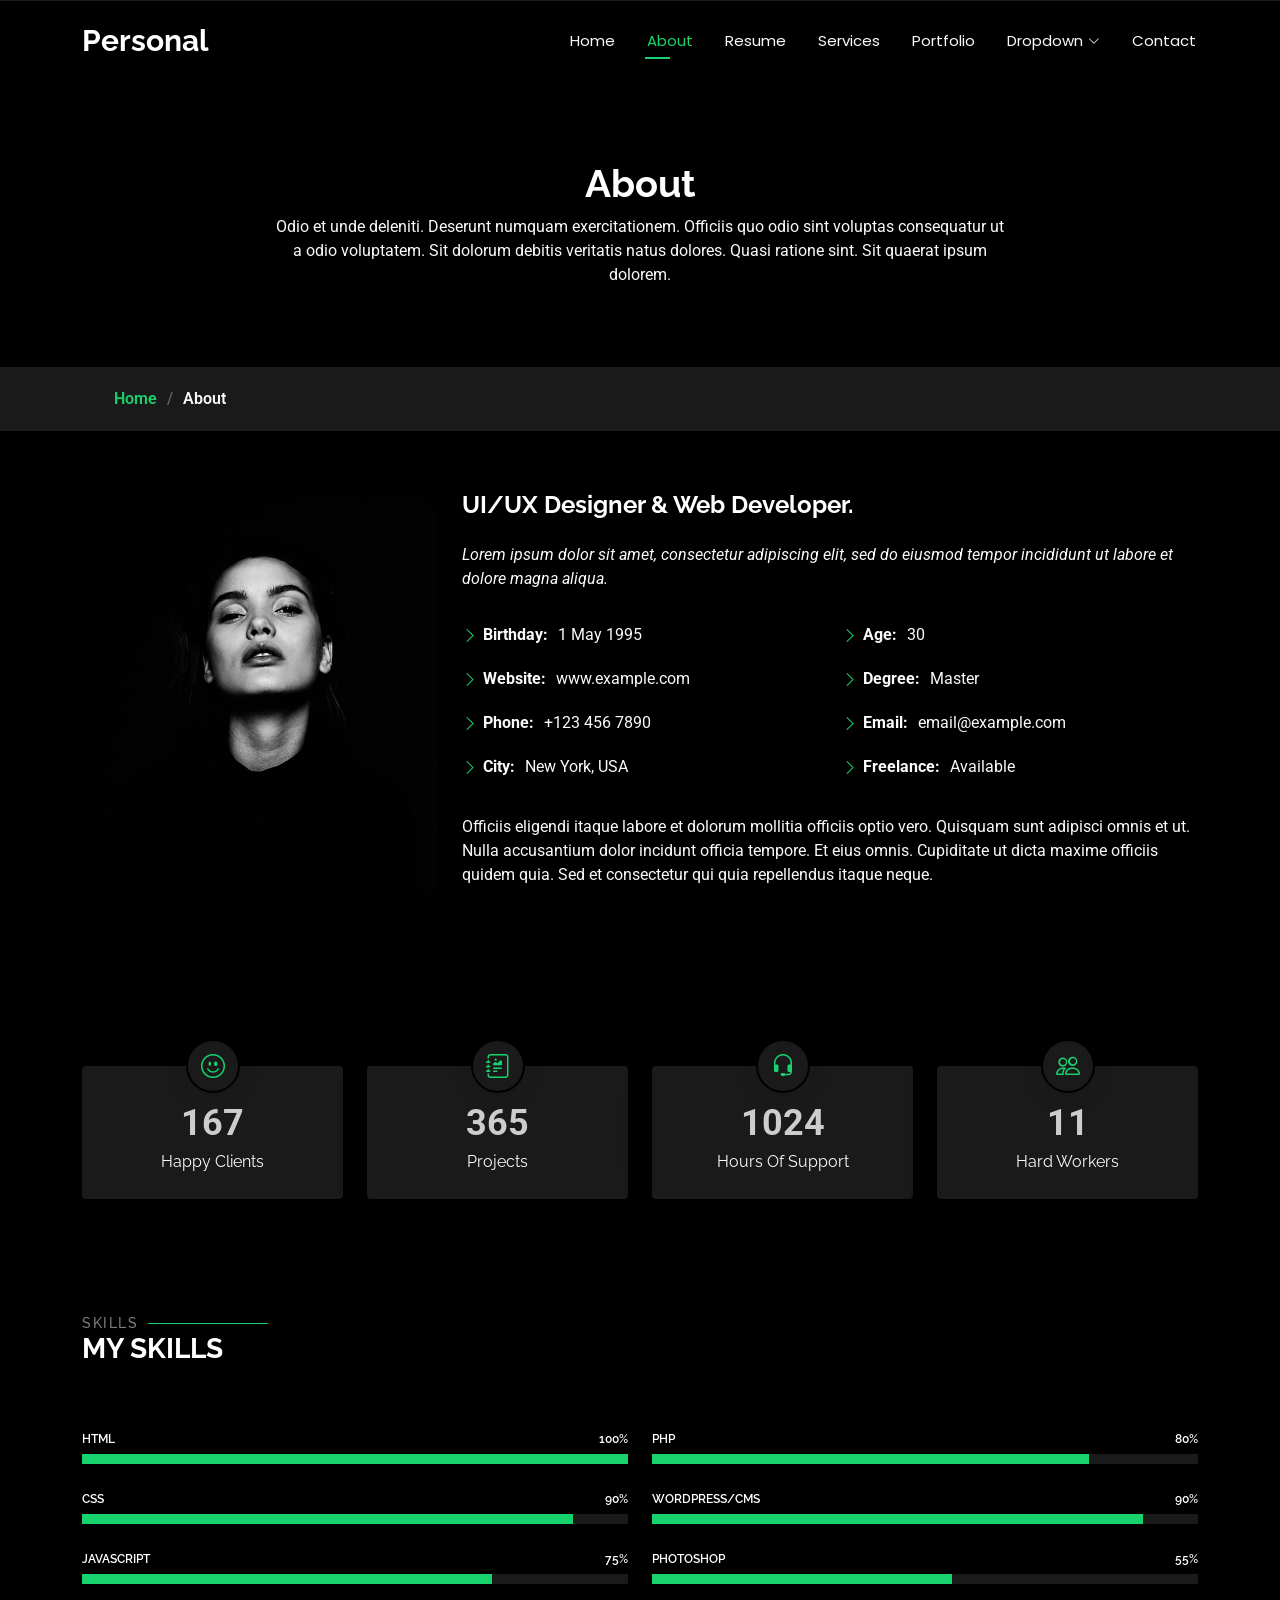
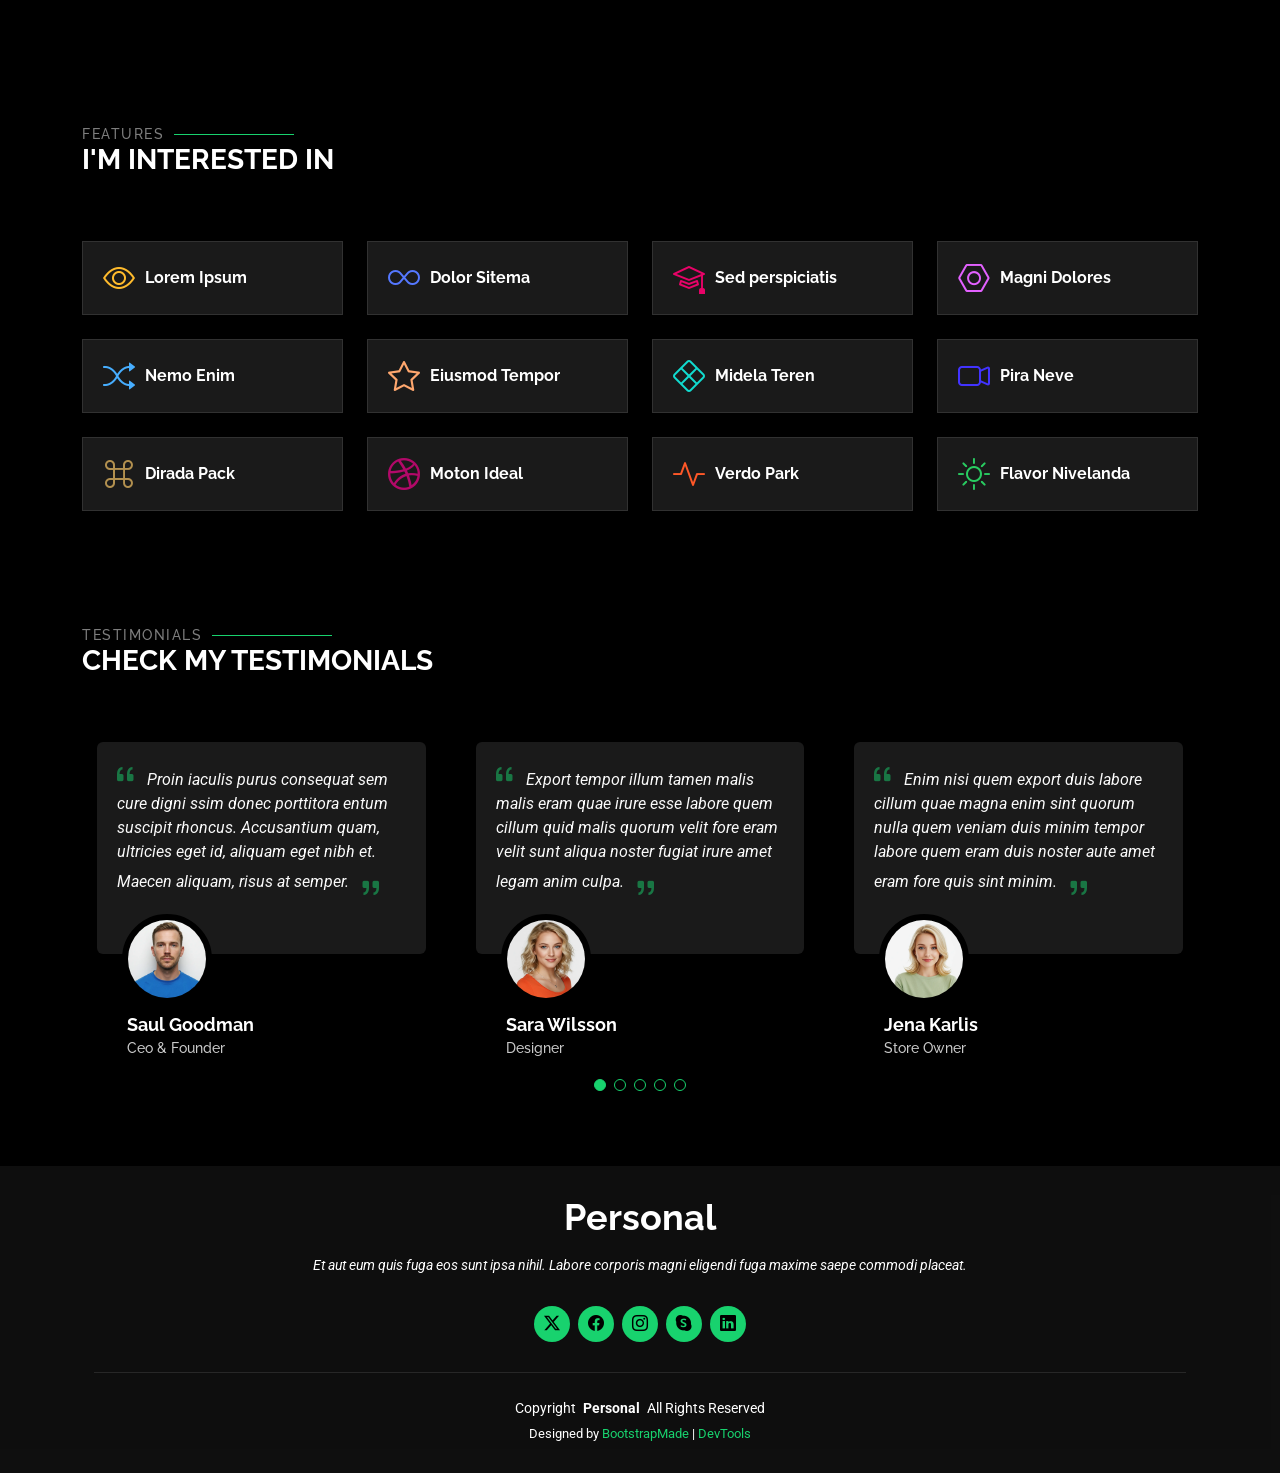
==== about.html @ 47f0c041 "Add portfolio website" ====
<!DOCTYPE html>
<html lang="en">

<head>
  <meta charset="utf-8">
  <meta content="width=device-width, initial-scale=1.0" name="viewport">
  <title>About - Personal Bootstrap Template</title>
  <meta name="description" content="">
  <meta name="keywords" content="">

  <!-- Favicons -->
  <link href="assets/img/favicon.png" rel="icon">
  <link href="assets/img/apple-touch-icon.png" rel="apple-touch-icon">

  <!-- Fonts -->
  <link href="https://fonts.googleapis.com" rel="preconnect">
  <link href="https://fonts.gstatic.com" rel="preconnect" crossorigin>
  <link href="https://fonts.googleapis.com/css2?family=Roboto:ital,wght@0,100;0,300;0,400;0,500;0,700;0,900;1,100;1,300;1,400;1,500;1,700;1,900&family=Poppins:ital,wght@0,100;0,200;0,300;0,400;0,500;0,600;0,700;0,800;0,900;1,100;1,200;1,300;1,400;1,500;1,600;1,700;1,800;1,900&family=Raleway:ital,wght@0,100;0,200;0,300;0,400;0,500;0,600;0,700;0,800;0,900;1,100;1,200;1,300;1,400;1,500;1,600;1,700;1,800;1,900&display=swap" rel="stylesheet">

  <!-- Vendor CSS Files -->
  <link href="assets/vendor/bootstrap/css/bootstrap.min.css" rel="stylesheet">
  <link href="assets/vendor/bootstrap-icons/bootstrap-icons.css" rel="stylesheet">
  <link href="assets/vendor/aos/aos.css" rel="stylesheet">
  <link href="assets/vendor/swiper/swiper-bundle.min.css" rel="stylesheet">
  <link href="assets/vendor/glightbox/css/glightbox.min.css" rel="stylesheet">

  <!-- Main CSS File -->
  <link href="assets/css/main.css" rel="stylesheet">

  <!-- =======================================================
  * Template Name: Personal
  * Template URL: https://bootstrapmade.com/personal-free-resume-bootstrap-template/
  * Updated: Mar 05 2025 with Bootstrap v5.3.3
  * Author: BootstrapMade.com
  * License: https://bootstrapmade.com/license/
  ======================================================== -->
</head>

<body class="about-page">

  <header id="header" class="header d-flex align-items-center fixed-top">
    <div class="container-fluid container-xl position-relative d-flex align-items-center justify-content-between">

      <a href="index.html" class="logo d-flex align-items-center">
        <!-- Uncomment the line below if you also wish to use an image logo -->
        <!-- <img src="assets/img/logo.webp" alt=""> -->
        <h1 class="sitename">Personal</h1>
      </a>

      <nav id="navmenu" class="navmenu">
        <ul>
          <li><a href="index.html">Home</a></li>
          <li><a href="about.html" class="active">About</a></li>
          <li><a href="resume.html">Resume</a></li>
          <li><a href="services.html">Services</a></li>
          <li><a href="portfolio.html">Portfolio</a></li>
          <li class="dropdown"><a href="#"><span>Dropdown</span> <i class="bi bi-chevron-down toggle-dropdown"></i></a>
            <ul>
              <li><a href="#">Dropdown 1</a></li>
              <li class="dropdown"><a href="#"><span>Deep Dropdown</span> <i class="bi bi-chevron-down toggle-dropdown"></i></a>
                <ul>
                  <li><a href="#">Deep Dropdown 1</a></li>
                  <li><a href="#">Deep Dropdown 2</a></li>
                  <li><a href="#">Deep Dropdown 3</a></li>
                  <li><a href="#">Deep Dropdown 4</a></li>
                  <li><a href="#">Deep Dropdown 5</a></li>
                </ul>
              </li>
              <li><a href="#">Dropdown 2</a></li>
              <li><a href="#">Dropdown 3</a></li>
              <li><a href="#">Dropdown 4</a></li>
            </ul>
          </li>
          <li><a href="contact.html">Contact</a></li>
        </ul>
        <button type="button" class="mobile-nav-toggle d-xl-none bi bi-list" aria-label="Open navigation" aria-controls="navmenu" aria-expanded="false"></button>
      </nav>

    </div>
  </header>

  <main class="main">

    <!-- Page Title -->
    <div class="page-title" data-aos="fade">
      <div class="heading">
        <div class="container">
          <div class="row d-flex justify-content-center text-center">
            <div class="col-lg-8">
              <h1>About</h1>
              <p class="mb-0">Odio et unde deleniti. Deserunt numquam exercitationem. Officiis quo odio sint voluptas consequatur ut a odio voluptatem. Sit dolorum debitis veritatis natus dolores. Quasi ratione sint. Sit quaerat ipsum dolorem.</p>
            </div>
          </div>
        </div>
      </div>
      <nav class="breadcrumbs">
        <div class="container">
          <ol>
            <li><a href="index.html">Home</a></li>
            <li class="current">About</li>
          </ol>
        </div>
      </nav>
    </div><!-- End Page Title -->

    <!-- About Section -->
    <section id="about" class="about section">

      <div class="container" data-aos="fade-up" data-aos-delay="100">

        <div class="row gy-4 justify-content-center">
          <div class="col-lg-4">
            <img src="assets/img/profile-img.jpg" class="img-fluid" alt="">
          </div>
          <div class="col-lg-8 content">
            <h2>UI/UX Designer &amp; Web Developer.</h2>
            <p class="fst-italic py-3">
              Lorem ipsum dolor sit amet, consectetur adipiscing elit, sed do eiusmod tempor incididunt ut labore et dolore
              magna aliqua.
            </p>
            <div class="row">
              <div class="col-lg-6">
                <ul>
                  <li><i class="bi bi-chevron-right"></i> <strong>Birthday:</strong> <span>1 May 1995</span></li>
                  <li><i class="bi bi-chevron-right"></i> <strong>Website:</strong> <span>www.example.com</span></li>
                  <li><i class="bi bi-chevron-right"></i> <strong>Phone:</strong> <span>+123 456 7890</span></li>
                  <li><i class="bi bi-chevron-right"></i> <strong>City:</strong> <span>New York, USA</span></li>
                </ul>
              </div>
              <div class="col-lg-6">
                <ul>
                  <li><i class="bi bi-chevron-right"></i> <strong>Age:</strong> <span>30</span></li>
                  <li><i class="bi bi-chevron-right"></i> <strong>Degree:</strong> <span>Master</span></li>
                  <li><i class="bi bi-chevron-right"></i> <strong>Email:</strong> <span>email@example.com</span></li>
                  <li><i class="bi bi-chevron-right"></i> <strong>Freelance:</strong> <span>Available</span></li>
                </ul>
              </div>
            </div>
            <p class="py-3">
              Officiis eligendi itaque labore et dolorum mollitia officiis optio vero. Quisquam sunt adipisci omnis et ut. Nulla accusantium dolor incidunt officia tempore. Et eius omnis.
              Cupiditate ut dicta maxime officiis quidem quia. Sed et consectetur qui quia repellendus itaque neque.
            </p>
          </div>
        </div>

      </div>

    </section><!-- /About Section -->

    <!-- Stats Section -->
    <section id="stats" class="stats section">

      <div class="container" data-aos="fade-up" data-aos-delay="100">

        <div class="row gy-4">

          <div class="col-lg-3 col-md-6 d-flex flex-column align-items-center">
            <i class="bi bi-emoji-smile"></i>
            <div class="stats-item">
              <span data-purecounter-start="0" data-purecounter-end="232" data-purecounter-duration="1" class="purecounter"></span>
              <p>Happy Clients</p>
            </div>
          </div><!-- End Stats Item -->

          <div class="col-lg-3 col-md-6 d-flex flex-column align-items-center">
            <i class="bi bi-journal-richtext"></i>
            <div class="stats-item">
              <span data-purecounter-start="0" data-purecounter-end="521" data-purecounter-duration="1" class="purecounter"></span>
              <p>Projects</p>
            </div>
          </div><!-- End Stats Item -->

          <div class="col-lg-3 col-md-6 d-flex flex-column align-items-center">
            <i class="bi bi-headset"></i>
            <div class="stats-item">
              <span data-purecounter-start="0" data-purecounter-end="1463" data-purecounter-duration="1" class="purecounter"></span>
              <p>Hours Of Support</p>
            </div>
          </div><!-- End Stats Item -->

          <div class="col-lg-3 col-md-6 d-flex flex-column align-items-center">
            <i class="bi bi-people"></i>
            <div class="stats-item">
              <span data-purecounter-start="0" data-purecounter-end="15" data-purecounter-duration="1" class="purecounter"></span>
              <p>Hard Workers</p>
            </div>
          </div><!-- End Stats Item -->

        </div>

      </div>

    </section><!-- /Stats Section -->

    <!-- Skills Section -->
    <section id="skills" class="skills section">

      <!-- Section Title -->
      <div class="container section-title" data-aos="fade-up">
        <h2>Skills</h2>
        <div><span>My</span> <span class="description-title">Skills</span></div>
      </div><!-- End Section Title -->

      <div class="container" data-aos="fade-up" data-aos-delay="100">

        <div class="row skills-content skills-animation">

          <div class="col-lg-6">

            <div class="progress">
              <span class="skill"><span>HTML</span> <i class="val">100%</i></span>
              <div class="progress-bar-wrap">
                <div class="progress-bar" role="progressbar" aria-valuenow="100" aria-valuemin="0" aria-valuemax="100"></div>
              </div>
            </div><!-- End Skills Item -->

            <div class="progress">
              <span class="skill"><span>CSS</span> <i class="val">90%</i></span>
              <div class="progress-bar-wrap">
                <div class="progress-bar" role="progressbar" aria-valuenow="90" aria-valuemin="0" aria-valuemax="100"></div>
              </div>
            </div><!-- End Skills Item -->

            <div class="progress">
              <span class="skill"><span>JavaScript</span> <i class="val">75%</i></span>
              <div class="progress-bar-wrap">
                <div class="progress-bar" role="progressbar" aria-valuenow="75" aria-valuemin="0" aria-valuemax="100"></div>
              </div>
            </div><!-- End Skills Item -->

          </div>

          <div class="col-lg-6">

            <div class="progress">
              <span class="skill"><span>PHP</span> <i class="val">80%</i></span>
              <div class="progress-bar-wrap">
                <div class="progress-bar" role="progressbar" aria-valuenow="80" aria-valuemin="0" aria-valuemax="100"></div>
              </div>
            </div><!-- End Skills Item -->

            <div class="progress">
              <span class="skill"><span>WordPress/CMS</span> <i class="val">90%</i></span>
              <div class="progress-bar-wrap">
                <div class="progress-bar" role="progressbar" aria-valuenow="90" aria-valuemin="0" aria-valuemax="100"></div>
              </div>
            </div><!-- End Skills Item -->

            <div class="progress">
              <span class="skill"><span>Photoshop</span> <i class="val">55%</i></span>
              <div class="progress-bar-wrap">
                <div class="progress-bar" role="progressbar" aria-valuenow="55" aria-valuemin="0" aria-valuemax="100"></div>
              </div>
            </div><!-- End Skills Item -->

          </div>

        </div>

      </div>

    </section><!-- /Skills Section -->

    <!-- Interests Section -->
    <section id="interests" class="interests section">

      <!-- Section Title -->
      <div class="container section-title" data-aos="fade-up">
        <h2>Features</h2>
        <div><span>I'm</span> <span class="description-title">interested in</span></div>
      </div><!-- End Section Title -->

      <div class="container">

        <div class="row gy-4">

          <div class="col-lg-3 col-md-4" data-aos="fade-up" data-aos-delay="100">
            <div class="features-item">
              <i class="bi bi-eye" style="color: #ffbb2c;"></i>
              <h3><a href="" class="stretched-link">Lorem Ipsum</a></h3>
            </div>
          </div><!-- End Feature Item -->

          <div class="col-lg-3 col-md-4" data-aos="fade-up" data-aos-delay="200">
            <div class="features-item">
              <i class="bi bi-infinity" style="color: #5578ff;"></i>
              <h3><a href="" class="stretched-link">Dolor Sitema</a></h3>
            </div>
          </div><!-- End Feature Item -->

          <div class="col-lg-3 col-md-4" data-aos="fade-up" data-aos-delay="300">
            <div class="features-item">
              <i class="bi bi-mortarboard" style="color: #e80368;"></i>
              <h3><a href="" class="stretched-link">Sed perspiciatis</a></h3>
            </div>
          </div><!-- End Feature Item -->

          <div class="col-lg-3 col-md-4" data-aos="fade-up" data-aos-delay="400">
            <div class="features-item">
              <i class="bi bi-nut" style="color: #e361ff;"></i>
              <h3><a href="" class="stretched-link">Magni Dolores</a></h3>
            </div>
          </div><!-- End Feature Item -->

          <div class="col-lg-3 col-md-4" data-aos="fade-up" data-aos-delay="500">
            <div class="features-item">
              <i class="bi bi-shuffle" style="color: #47aeff;"></i>
              <h3><a href="" class="stretched-link">Nemo Enim</a></h3>
            </div>
          </div><!-- End Feature Item -->

          <div class="col-lg-3 col-md-4" data-aos="fade-up" data-aos-delay="600">
            <div class="features-item">
              <i class="bi bi-star" style="color: #ffa76e;"></i>
              <h3><a href="" class="stretched-link">Eiusmod Tempor</a></h3>
            </div>
          </div><!-- End Feature Item -->

          <div class="col-lg-3 col-md-4" data-aos="fade-up" data-aos-delay="700">
            <div class="features-item">
              <i class="bi bi-x-diamond" style="color: #11dbcf;"></i>
              <h3><a href="" class="stretched-link">Midela Teren</a></h3>
            </div>
          </div><!-- End Feature Item -->

          <div class="col-lg-3 col-md-4" data-aos="fade-up" data-aos-delay="800">
            <div class="features-item">
              <i class="bi bi-camera-video" style="color: #4233ff;"></i>
              <h3><a href="" class="stretched-link">Pira Neve</a></h3>
            </div>
          </div><!-- End Feature Item -->

          <div class="col-lg-3 col-md-4" data-aos="fade-up" data-aos-delay="900">
            <div class="features-item">
              <i class="bi bi-command" style="color: #b2904f;"></i>
              <h3><a href="" class="stretched-link">Dirada Pack</a></h3>
            </div>
          </div><!-- End Feature Item -->

          <div class="col-lg-3 col-md-4" data-aos="fade-up" data-aos-delay="1000">
            <div class="features-item">
              <i class="bi bi-dribbble" style="color: #b20969;"></i>
              <h3><a href="" class="stretched-link">Moton Ideal</a></h3>
            </div>
          </div><!-- End Feature Item -->

          <div class="col-lg-3 col-md-4" data-aos="fade-up" data-aos-delay="1100">
            <div class="features-item">
              <i class="bi bi-activity" style="color: #ff5828;"></i>
              <h3><a href="" class="stretched-link">Verdo Park</a></h3>
            </div>
          </div><!-- End Feature Item -->

          <div class="col-lg-3 col-md-4" data-aos="fade-up" data-aos-delay="1200">
            <div class="features-item">
              <i class="bi bi-brightness-high" style="color: #29cc61;"></i>
              <h3><a href="" class="stretched-link">Flavor Nivelanda</a></h3>
            </div>
          </div><!-- End Feature Item -->

        </div>

      </div>

    </section><!-- /Interests Section -->

    <!-- Testimonials Section -->
    <section id="testimonials" class="testimonials section">

      <!-- Section Title -->
      <div class="container section-title" data-aos="fade-up">
        <h2>Testimonials</h2>
        <div><span>Check my</span> <span class="description-title">Testimonials</span></div>
      </div><!-- End Section Title -->

      <div class="container" data-aos="fade-up" data-aos-delay="100">

        <div class="swiper init-swiper" data-speed="600" data-delay="5000">
          <script type="application/json" class="swiper-config">
            {
              "loop": true,
              "speed": 600,
              "autoplay": {
                "delay": 5000
              },
              "slidesPerView": "auto",
              "pagination": {
                "el": ".swiper-pagination",
                "type": "bullets",
                "clickable": true
              },
              "breakpoints": {
                "320": {
                  "slidesPerView": 1,
                  "spaceBetween": 40
                },
                "1200": {
                  "slidesPerView": 3,
                  "spaceBetween": 20
                }
              }
            }
          </script>
          <div class="swiper-wrapper">

            <div class="swiper-slide">
              <div class="testimonial-item" "="">
            <p>
              <i class=" bi bi-quote quote-icon-left"></i>
                <span>Proin iaculis purus consequat sem cure digni ssim donec porttitora entum suscipit rhoncus. Accusantium quam, ultricies eget id, aliquam eget nibh et. Maecen aliquam, risus at semper.</span>
                <i class="bi bi-quote quote-icon-right"></i>
                </p>
                <img src="assets/img/person/person-m-9.webp" class="testimonial-img" alt="">
                <h3>Saul Goodman</h3>
                <h4>Ceo &amp; Founder</h4>
              </div>
            </div><!-- End testimonial item -->

            <div class="swiper-slide">
              <div class="testimonial-item">
                <p>
                  <i class="bi bi-quote quote-icon-left"></i>
                  <span>Export tempor illum tamen malis malis eram quae irure esse labore quem cillum quid malis quorum velit fore eram velit sunt aliqua noster fugiat irure amet legam anim culpa.</span>
                  <i class="bi bi-quote quote-icon-right"></i>
                </p>
                <img src="assets/img/person/person-f-5.webp" class="testimonial-img" alt="">
                <h3>Sara Wilsson</h3>
                <h4>Designer</h4>
              </div>
            </div><!-- End testimonial item -->

            <div class="swiper-slide">
              <div class="testimonial-item">
                <p>
                  <i class="bi bi-quote quote-icon-left"></i>
                  <span>Enim nisi quem export duis labore cillum quae magna enim sint quorum nulla quem veniam duis minim tempor labore quem eram duis noster aute amet eram fore quis sint minim.</span>
                  <i class="bi bi-quote quote-icon-right"></i>
                </p>
                <img src="assets/img/person/person-f-12.webp" class="testimonial-img" alt="">
                <h3>Jena Karlis</h3>
                <h4>Store Owner</h4>
              </div>
            </div><!-- End testimonial item -->

            <div class="swiper-slide">
              <div class="testimonial-item">
                <p>
                  <i class="bi bi-quote quote-icon-left"></i>
                  <span>Fugiat enim eram quae cillum dolore dolor amet nulla culpa multos export minim fugiat dolor enim duis veniam ipsum anim magna sunt elit fore quem dolore labore illum veniam.</span>
                  <i class="bi bi-quote quote-icon-right"></i>
                </p>
                <img src="assets/img/person/person-m-12.webp" class="testimonial-img" alt="">
                <h3>Matt Brandon</h3>
                <h4>Freelancer</h4>
              </div>
            </div><!-- End testimonial item -->

            <div class="swiper-slide">
              <div class="testimonial-item">
                <p>
                  <i class="bi bi-quote quote-icon-left"></i>
                  <span>Quis quorum aliqua sint quem legam fore sunt eram irure aliqua veniam tempor noster veniam sunt culpa nulla illum cillum fugiat legam esse veniam culpa fore nisi cillum quid.</span>
                  <i class="bi bi-quote quote-icon-right"></i>
                </p>
                <img src="assets/img/person/person-m-13.webp" class="testimonial-img" alt="">
                <h3>John Larson</h3>
                <h4>Entrepreneur</h4>
              </div>
            </div><!-- End testimonial item -->

          </div>
          <div class="swiper-pagination"></div>
        </div>

      </div>

    </section><!-- /Testimonials Section -->

  </main>

  <footer id="footer" class="footer dark-background">
    <div class="container">
      <h3 class="sitename">Personal</h3>
      <p>Et aut eum quis fuga eos sunt ipsa nihil. Labore corporis magni eligendi fuga maxime saepe commodi placeat.</p>
      <div class="social-links d-flex justify-content-center">
        <a href=""><i class="bi bi-twitter-x"></i></a>
        <a href=""><i class="bi bi-facebook"></i></a>
        <a href=""><i class="bi bi-instagram"></i></a>
        <a href=""><i class="bi bi-skype"></i></a>
        <a href=""><i class="bi bi-linkedin"></i></a>
      </div>
      <div class="container">
        <div class="copyright">
          <span>Copyright</span> <strong class="px-1 sitename">Personal</strong> <span>All Rights Reserved</span>
        </div>
        <div class="credits">
          <!-- All the links in the footer should remain intact. -->
          <!-- You can delete the links only if you've purchased the pro version. -->
          <!-- Licensing information: https://bootstrapmade.com/license/ -->
          <!-- Purchase the pro version with working PHP/AJAX contact form: [buy-url] -->
          Designed by <a href="https://bootstrapmade.com/">BootstrapMade</a> | <a href="https://bootstrapmade.com/tools/">DevTools</a>
        </div>
      </div>
    </div>
  </footer>

  <!-- Scroll Top -->
  <a href="#" id="scroll-top" class="scroll-top d-flex align-items-center justify-content-center"><i class="bi bi-arrow-up-short"></i></a>

  <!-- Preloader -->
  <div id="preloader"></div>

  <!-- Vendor JS Files -->
  <script src="assets/vendor/bootstrap/js/bootstrap.bundle.min.js"></script>
  <script src="assets/vendor/php-email-form/validate.js"></script>
  <script src="assets/vendor/aos/aos.js"></script>
  <script src="assets/vendor/typed.js/typed.umd.js"></script>
  <script src="assets/vendor/purecounter/purecounter_vanilla.js"></script>
  <script src="assets/vendor/waypoints/noframework.waypoints.js"></script>
  <script src="assets/vendor/swiper/swiper-bundle.min.js"></script>
  <script src="assets/vendor/glightbox/js/glightbox.min.js"></script>
  <script src="assets/vendor/imagesloaded/imagesloaded.pkgd.min.js"></script>
  <script src="assets/vendor/isotope-layout/isotope.pkgd.min.js"></script>

  <!-- Main JS File -->
  <script src="assets/js/main.js"></script>

</body>

</html>
---- assets/css/main.css ----
/**
* Template Name: Personal
* Template URL: https://bootstrapmade.com/personal-free-resume-bootstrap-template/
* Updated: Mar 05 2025 with Bootstrap v5.3.3
* Author: BootstrapMade.com
* License: https://bootstrapmade.com/license/
*/

/*--------------------------------------------------------------
# Font & Color Variables
# Help: https://bootstrapmade.com/color-system/
--------------------------------------------------------------*/
/* Fonts */
:root {
  --default-font: "Roboto",  system-ui, -apple-system, "Segoe UI", Roboto, "Helvetica Neue", Arial, "Noto Sans", "Liberation Sans", sans-serif, "Apple Color Emoji", "Segoe UI Emoji", "Segoe UI Symbol", "Noto Color Emoji";
  --heading-font: "Raleway",  sans-serif;
  --nav-font: "Poppins",  sans-serif;
}

/* Global Colors - The following color variables are used throughout the website. Updating them here will change the color scheme of the entire website */
:root { 
  --background-color: #000000; /* Background color for the entire website, including individual sections */
  --default-color: #fafafa; /* Default color used for the majority of the text content across the entire website */
  --heading-color: #ffffff; /* Color for headings, subheadings and title throughout the website */
  --accent-color: #18d26e; /* Accent color that represents your brand on the website. It's used for buttons, links, and other elements that need to stand out */
  --surface-color: #1a1a1a; /* The surface color is used as a background of boxed elements within sections, such as cards, icon boxes, or other elements that require a visual separation from the global background. */
  --contrast-color: #000000; /* Contrast color for text, ensuring readability against backgrounds of accent, heading, or default colors. */
}

/* Nav Menu Colors - The following color variables are used specifically for the navigation menu. They are separate from the global colors to allow for more customization options */
:root {
  --nav-color: #fafafa;  /* The default color of the main navmenu links */
  --nav-hover-color: #18d26e; /* Applied to main navmenu links when they are hovered over or active */
  --nav-mobile-background-color: #1a1a1a; /* Used as the background color for mobile navigation menu */
  --nav-dropdown-background-color: #1a1a1a; /* Used as the background color for dropdown items that appear when hovering over primary navigation items */
  --nav-dropdown-color: #fafafa; /* Used for navigation links of the dropdown items in the navigation menu. */
  --nav-dropdown-hover-color: #18d26e; /* Similar to --nav-hover-color, this color is applied to dropdown navigation links when they are hovered over. */
}

/* Color Presets - These classes override global colors when applied to any section or element, providing reuse of the sam color scheme. */

.light-background {
  --background-color: #1a1a1a;
  --surface-color: #343434;
}

.dark-background {
  --background-color: rgba(15, 15, 15, 0.975);
  --default-color: #ffffff;
  --heading-color: #ffffff;
  --surface-color: #292929f9;
  --contrast-color: #000000;
}

/* Smooth scroll */
:root {
  scroll-behavior: smooth;
}

/*--------------------------------------------------------------
# General Styling & Shared Classes
--------------------------------------------------------------*/
body {
  color: var(--default-color);
  background-color: var(--background-color);
  font-family: var(--default-font);
}

a {
  color: var(--accent-color);
  text-decoration: none;
  transition: 0.3s;
}

a:hover {
  color: color-mix(in srgb, var(--accent-color), transparent 25%);
  text-decoration: none;
}

h1,
h2,
h3,
h4,
h5,
h6 {
  color: var(--heading-color);
  font-family: var(--heading-font);
}

/* PHP Email Form Messages
------------------------------*/
.php-email-form .error-message {
  display: none;
  background: #df1529;
  color: #ffffff;
  text-align: left;
  padding: 15px;
  margin-bottom: 24px;
  font-weight: 600;
}

.php-email-form .sent-message {
  display: none;
  color: #ffffff;
  background: #059652;
  text-align: center;
  padding: 15px;
  margin-bottom: 24px;
  font-weight: 600;
}

.php-email-form .loading {
  display: none;
  background: var(--surface-color);
  text-align: center;
  padding: 15px;
  margin-bottom: 24px;
}

.php-email-form .loading:before {
  content: "";
  display: inline-block;
  border-radius: 50%;
  width: 24px;
  height: 24px;
  margin: 0 10px -6px 0;
  border: 3px solid var(--accent-color);
  border-top-color: var(--surface-color);
  animation: php-email-form-loading 1s linear infinite;
}

@keyframes php-email-form-loading {
  0% {
    transform: rotate(0deg);
  }

  100% {
    transform: rotate(360deg);
  }
}

/*--------------------------------------------------------------
# Global Header
--------------------------------------------------------------*/
.header {
  --background-color: rgba(0, 0, 0, 0);
  color: var(--default-color);
  background-color: var(--background-color);
  padding: 15px 0;
  transition: all 0.5s;
  z-index: 997;
}

.header .logo {
  line-height: 1;
}

.header .logo img {
  max-height: 32px;
  margin-right: 8px;
}

.header .logo h1 {
  font-size: 30px;
  margin: 0;
  font-weight: 700;
  color: var(--heading-color);
}

.scrolled .header {
  box-shadow: 0px 0 18px rgba(0, 0, 0, 0.1);
}

/* Global Header on Scroll
------------------------------*/
.scrolled .header {
  --background-color: rgba(0, 0, 0, 0.8);
}

/*--------------------------------------------------------------
# Navigation Menu
--------------------------------------------------------------*/
/* Desktop Navigation */
@media (min-width: 1200px) {
  .navmenu {
    padding: 0;
  }

  .navmenu ul {
    margin: 0;
    padding: 0;
    display: flex;
    list-style: none;
    align-items: center;
  }

  .navmenu li {
    position: relative;
  }

  .navmenu>ul>li {
    white-space: nowrap;
    padding: 15px 14px;
  }

  .navmenu>ul>li:last-child {
    padding-right: 0;
  }

  .navmenu a,
  .navmenu a:focus {
    color: var(--nav-color);
    font-size: 15px;
    padding: 0 2px;
    font-family: var(--nav-font);
    font-weight: 400;
    display: flex;
    align-items: center;
    justify-content: space-between;
    white-space: nowrap;
    transition: 0.3s;
    position: relative;
  }

  .navmenu a i,
  .navmenu a:focus i {
    font-size: 12px;
    line-height: 0;
    margin-left: 5px;
    transition: 0.3s;
  }

  .navmenu>ul>li>a:before {
    content: "";
    position: absolute;
    height: 2px;
    bottom: -6px;
    left: 0;
    background-color: var(--nav-hover-color);
    visibility: hidden;
    width: 0px;
    transition: all 0.3s ease-in-out 0s;
  }

  .navmenu a:hover:before,
  .navmenu li:hover>a:before,
  .navmenu .active:before {
    visibility: visible;
    width: 25px;
  }

  .navmenu li:hover>a,
  .navmenu .active,
  .navmenu .active:focus {
    color: var(--nav-hover-color);
  }

  .navmenu .dropdown ul {
    margin: 0;
    padding: 10px 0;
    background: var(--nav-dropdown-background-color);
    display: block;
    position: absolute;
    visibility: hidden;
    left: 14px;
    top: 130%;
    opacity: 0;
    transition: 0.3s;
    border-radius: 4px;
    z-index: 99;
    box-shadow: 0px 0px 30px rgba(0, 0, 0, 0.1);
  }

  .navmenu .dropdown ul li {
    min-width: 200px;
  }

  .navmenu .dropdown ul a {
    padding: 10px 20px;
    font-size: 15px;
    text-transform: none;
    color: var(--nav-dropdown-color);
  }

  .navmenu .dropdown ul a i {
    font-size: 12px;
  }

  .navmenu .dropdown ul a:hover,
  .navmenu .dropdown ul .active:hover,
  .navmenu .dropdown ul li:hover>a {
    color: var(--nav-dropdown-hover-color);
  }

  .navmenu .dropdown:hover>ul {
    opacity: 1;
    top: 100%;
    visibility: visible;
  }

  .navmenu .dropdown .dropdown ul {
    top: 0;
    left: -90%;
    visibility: hidden;
  }

  .navmenu .dropdown .dropdown:hover>ul {
    opacity: 1;
    top: 0;
    left: -100%;
    visibility: visible;
  }
}

/* Mobile Navigation */
@media (max-width: 1199px) {
  .mobile-nav-toggle {
    background: none;
    border: 0;
    padding: 0;
    color: var(--nav-color);
    font-size: 28px;
    line-height: 0;
    margin-right: 10px;
    cursor: pointer;
    transition: color 0.3s;
  }

  .navmenu {
    padding: 0;
    z-index: 9997;
  }

  .navmenu ul {
    display: none;
    list-style: none;
    position: absolute;
    inset: 60px 20px 20px 20px;
    padding: 10px 0;
    margin: 0;
    border-radius: 6px;
    background-color: var(--nav-mobile-background-color);
    border: 1px solid color-mix(in srgb, var(--default-color), transparent 90%);
    box-shadow: none;
    overflow-y: auto;
    transition: 0.3s;
    z-index: 9998;
  }

  .navmenu a,
  .navmenu a:focus {
    color: var(--nav-dropdown-color);
    padding: 10px 20px;
    font-family: var(--nav-font);
    font-size: 17px;
    font-weight: 500;
    display: flex;
    align-items: center;
    justify-content: space-between;
    white-space: nowrap;
    transition: 0.3s;
  }

  .navmenu a i,
  .navmenu a:focus i {
    font-size: 12px;
    line-height: 0;
    margin-left: 5px;
    width: 30px;
    height: 30px;
    display: flex;
    align-items: center;
    justify-content: center;
    border-radius: 50%;
    transition: 0.3s;
    background-color: color-mix(in srgb, var(--accent-color), transparent 90%);
  }

  .navmenu a i:hover,
  .navmenu a:focus i:hover {
    background-color: var(--accent-color);
    color: var(--contrast-color);
  }

  .navmenu a:hover,
  .navmenu .active,
  .navmenu .active:focus {
    color: var(--nav-dropdown-hover-color);
  }

  .navmenu .active i,
  .navmenu .active:focus i {
    background-color: var(--accent-color);
    color: var(--contrast-color);
    transform: rotate(180deg);
  }

  .navmenu .dropdown ul {
    position: static;
    display: none;
    z-index: 99;
    padding: 10px 0;
    margin: 10px 20px;
    background-color: var(--nav-dropdown-background-color);
    transition: all 0.5s ease-in-out;
  }

  .navmenu .dropdown ul ul {
    background-color: rgba(33, 37, 41, 0.1);
  }

  .navmenu .dropdown>.dropdown-active {
    display: block;
    background-color: rgba(33, 37, 41, 0.03);
  }

  .mobile-nav-active {
    overflow: hidden;
  }

  .mobile-nav-active .mobile-nav-toggle {
    color: #fff;
    position: absolute;
    font-size: 32px;
    top: 15px;
    right: 15px;
    margin-right: 0;
    z-index: 9999;
  }

  .mobile-nav-active .navmenu {
    position: fixed;
    overflow: hidden;
    inset: 0;
    background: rgba(33, 37, 41, 0.8);
    transition: 0.3s;
  }

  .mobile-nav-active .navmenu>ul {
    display: block;
  }
}

/*--------------------------------------------------------------
# Global Footer
--------------------------------------------------------------*/
.footer {
  color: var(--default-color);
  background-color: var(--background-color);
  font-size: 14px;
  text-align: center;
  padding: 30px 0;
  position: relative;
}

.footer h3 {
  font-size: 36px;
  font-weight: 700;
  position: relative;
  padding: 0;
  margin: 0 0 15px 0;
}

.footer p {
  font-size: 15;
  font-style: italic;
  padding: 0;
  margin: 0 0 30px 0;
}

.footer .social-links {
  margin: 0 0 30px 0;
}

.footer .social-links a {
  font-size: 16px;
  display: flex;
  align-items: center;
  justify-content: center;
  background: var(--accent-color);
  color: var(--contrast-color);
  line-height: 1;
  margin: 0 4px;
  border-radius: 50%;
  text-align: center;
  width: 36px;
  height: 36px;
  transition: 0.3s;
}

.footer .social-links a:hover {
  background: color-mix(in srgb, var(--accent-color), transparent 20%);
  text-decoration: none;
}

.footer .copyright {
  padding-top: 25px;
  border-top: 1px solid color-mix(in srgb, var(--default-color), transparent 90%);
}

.footer .credits {
  font-size: 13px;
  padding-top: 5px;
}

/*--------------------------------------------------------------
# Preloader
--------------------------------------------------------------*/
#preloader {
  position: fixed;
  inset: 0;
  z-index: 999999;
  overflow: hidden;
  background: var(--background-color);
  transition: all 0.6s ease-out;
}

#preloader:before {
  content: "";
  position: fixed;
  top: calc(50% - 30px);
  left: calc(50% - 30px);
  border: 6px solid #ffffff;
  border-color: var(--accent-color) transparent var(--accent-color) transparent;
  border-radius: 50%;
  width: 60px;
  height: 60px;
  animation: animate-preloader 1.5s linear infinite;
}

@keyframes animate-preloader {
  0% {
    transform: rotate(0deg);
  }

  100% {
    transform: rotate(360deg);
  }
}

/*--------------------------------------------------------------
# Scroll Top Button
--------------------------------------------------------------*/
.scroll-top {
  position: fixed;
  visibility: hidden;
  opacity: 0;
  right: 15px;
  bottom: -15px;
  z-index: 99999;
  background-color: var(--accent-color);
  width: 44px;
  height: 44px;
  border-radius: 50px;
  transition: all 0.4s;
}

.scroll-top i {
  font-size: 24px;
  color: var(--contrast-color);
  line-height: 0;
}

.scroll-top:hover {
  background-color: color-mix(in srgb, var(--accent-color), transparent 20%);
  color: var(--contrast-color);
}

.scroll-top.active {
  visibility: visible;
  opacity: 1;
  bottom: 15px;
}

/*--------------------------------------------------------------
# Disable aos animation delay on mobile devices
--------------------------------------------------------------*/
@media screen and (max-width: 768px) {
  [data-aos-delay] {
    transition-delay: 0 !important;
  }
}

/*--------------------------------------------------------------
# Global Page Titles & Breadcrumbs
--------------------------------------------------------------*/
.page-title {
  color: var(--default-color);
  background-color: var(--background-color);
  position: relative;
}

.page-title .heading {
  padding: 160px 0 80px 0;
  border-top: 1px solid color-mix(in srgb, var(--default-color), transparent 90%);
}

.page-title .heading h1 {
  font-size: 38px;
  font-weight: 700;
}

.page-title nav {
  background-color: color-mix(in srgb, var(--default-color), transparent 90%);
  padding: 20px 0;
}

.page-title nav ol {
  display: flex;
  flex-wrap: wrap;
  list-style: none;
  margin: 0;
  font-size: 16px;
  font-weight: 600;
}

.page-title nav ol li+li {
  padding-left: 10px;
}

.page-title nav ol li+li::before {
  content: "/";
  display: inline-block;
  padding-right: 10px;
  color: color-mix(in srgb, var(--default-color), transparent 70%);
}

/*--------------------------------------------------------------
# Global Sections
--------------------------------------------------------------*/
section,
.section {
  color: var(--default-color);
  background-color: var(--background-color);
  padding: 60px 0;
  scroll-margin-top: 100px;
  overflow: clip;
}

@media (max-width: 1199px) {

  section,
  .section {
    scroll-margin-top: 66px;
  }
}

/*--------------------------------------------------------------
# Global Section Titles
--------------------------------------------------------------*/
.section-title {
  padding-bottom: 60px;
  position: relative;
}

.section-title h2 {
  font-size: 14px;
  font-weight: 500;
  padding: 0;
  line-height: 1px;
  margin: 0;
  letter-spacing: 1.5px;
  text-transform: uppercase;
  color: color-mix(in srgb, var(--default-color), transparent 50%);
  position: relative;
}

.section-title h2::after {
  content: "";
  width: 120px;
  height: 1px;
  display: inline-block;
  background: var(--accent-color);
  margin: 4px 10px;
}

.section-title div {
  color: var(--heading-color);
  margin: 0;
  margin: 0;
  font-size: 28px;
  font-weight: 700;
  text-transform: uppercase;
  font-family: var(--heading-font);
}

/*--------------------------------------------------------------
# Hero Section
--------------------------------------------------------------*/
.hero {
  width: 100%;
  min-height: 100vh;
  position: relative;
  padding: 80px 0;
  display: flex;
  align-items: center;
  justify-content: center;
}

.hero img {
  position: absolute;
  inset: 0;
  display: block;
  width: 100%;
  height: 100%;
  object-fit: cover;
  z-index: 1;
}

.hero .container {
  position: relative;
  z-index: 3;
}

.hero h2 {
  margin: 0;
  font-size: 64px;
  font-weight: 700;
}

.hero p {
  margin: 5px 0 0 0;
  font-size: 26px;
}

.hero p span {
  letter-spacing: 1px;
  border-bottom: 2px solid var(--accent-color);
}

.hero .social-links {
  margin-top: 25px;
}

.hero .social-links a {
  background-color: color-mix(in srgb, var(--default-color), transparent 90%);
  color: var(--default-color);
  font-size: 14px;
  width: 40px;
  height: 40px;
  border-radius: 50px;
  display: inline-flex;
  align-items: center;
  justify-content: center;
  margin-right: 20px;
  transition: 0.3s;
}

.hero .social-links a:hover {
  background-color: var(--accent-color);
}

@media (max-width: 768px) {
  .hero h2 {
    font-size: 32px;
  }

  .hero p {
    font-size: 20px;
  }
}

/*--------------------------------------------------------------
# About Section
--------------------------------------------------------------*/
.about .content h2 {
  font-weight: 700;
  font-size: 24px;
}

.about .content ul {
  list-style: none;
  padding: 0;
}

.about .content ul li {
  margin-bottom: 20px;
  display: flex;
  align-items: center;
}

.about .content ul strong {
  margin-right: 10px;
}

.about .content ul i {
  font-size: 16px;
  margin-right: 5px;
  color: var(--accent-color);
  line-height: 0;
}

/*--------------------------------------------------------------
# Stats Section
--------------------------------------------------------------*/
.stats i {
  background-color: var(--surface-color);
  color: var(--accent-color);
  box-shadow: 0px 2px 25px rgba(0, 0, 0, 0.1);
  width: 54px;
  height: 54px;
  font-size: 24px;
  border-radius: 50px;
  border: 2px solid var(--background-color);
  display: inline-flex;
  align-items: center;
  justify-content: center;
  position: relative;
  z-index: 1;
}

.stats .stats-item {
  background-color: var(--surface-color);
  margin-top: -27px;
  padding: 30px 30px 25px 30px;
  width: 100%;
  position: relative;
  text-align: center;
  box-shadow: 0px 2px 35px rgba(0, 0, 0, 0.1);
  border-radius: 4px;
  z-index: 0;
}

.stats .stats-item span {
  font-size: 36px;
  display: block;
  font-weight: 700;
  color: color-mix(in srgb, var(--default-color), transparent 20%);
}

.stats .stats-item p {
  padding: 0;
  margin: 0;
  font-family: var(--heading-font);
  font-size: 16px;
}

/*--------------------------------------------------------------
# Skills Section
--------------------------------------------------------------*/
.skills .progress {
  height: 60px;
  display: block;
  background: none;
  border-radius: 0;
}

.skills .progress .skill {
  color: var(--heading-color);
  padding: 0;
  margin: 0 0 6px 0;
  text-transform: uppercase;
  display: block;
  font-weight: 600;
  font-family: var(--heading-font);
}

.skills .progress .skill .val {
  float: right;
  font-style: normal;
}

.skills .progress-bar-wrap {
  background: color-mix(in srgb, var(--default-color), transparent 90%);
  height: 10px;
}

.skills .progress-bar {
  width: 1px;
  height: 10px;
  transition: 0.9s;
  background-color: var(--accent-color);
}

/*--------------------------------------------------------------
# Interests Section
--------------------------------------------------------------*/
.interests .features-item {
  background-color: var(--surface-color);
  display: flex;
  align-items: center;
  padding: 20px;
  transition: 0.3s;
  border: 1px solid color-mix(in srgb, var(--default-color), transparent 90%);
  position: relative;
}

.interests .features-item i {
  font-size: 32px;
  padding-right: 10px;
  line-height: 0;
}

.interests .features-item h3 {
  font-weight: 700;
  margin: 0;
  padding: 0;
  line-height: 1;
  font-size: 16px;
}

.interests .features-item h3 a {
  color: var(--heading-color);
  transition: 0.3s;
}

.interests .features-item:hover {
  border-color: var(--accent-color);
}

.interests .features-item:hover h3 a {
  color: var(--accent-color);
}

/*--------------------------------------------------------------
# Testimonials Section
--------------------------------------------------------------*/
.testimonials .testimonials-carousel,
.testimonials .testimonials-slider {
  overflow: hidden;
}

.testimonials .testimonial-item {
  box-sizing: content-box;
  min-height: 320px;
}

.testimonials .testimonial-item .testimonial-img {
  width: 90px;
  border-radius: 50%;
  margin: -40px 0 0 40px;
  position: relative;
  z-index: 2;
  border: 6px solid var(--background-color);
}

.testimonials .testimonial-item h3 {
  font-size: 18px;
  font-weight: bold;
  margin: 10px 0 5px 45px;
}

.testimonials .testimonial-item h4 {
  font-size: 14px;
  color: color-mix(in srgb, var(--default-color), transparent 20%);
  margin: 0 0 0 45px;
}

.testimonials .testimonial-item .quote-icon-left,
.testimonials .testimonial-item .quote-icon-right {
  color: color-mix(in srgb, var(--accent-color), transparent 50%);
  font-size: 26px;
  line-height: 0;
}

.testimonials .testimonial-item .quote-icon-left {
  display: inline-block;
  left: -5px;
  position: relative;
}

.testimonials .testimonial-item .quote-icon-right {
  display: inline-block;
  right: -5px;
  position: relative;
  top: 10px;
  transform: scale(-1, -1);
}

.testimonials .testimonial-item p {
  font-style: italic;
  margin: 0 15px 0 15px;
  padding: 20px 20px 60px 20px;
  background: var(--surface-color);
  border-radius: 6px;
  position: relative;
  z-index: 1;
}

.testimonials .swiper-wrapper {
  height: auto;
}

.testimonials .swiper-pagination {
  margin-top: 20px;
  position: relative;
}

.testimonials .swiper-pagination .swiper-pagination-bullet {
  width: 12px;
  height: 12px;
  background-color: var(--background-color);
  opacity: 1;
  border: 1px solid var(--accent-color);
}

.testimonials .swiper-pagination .swiper-pagination-bullet-active {
  background-color: var(--accent-color);
}

/*--------------------------------------------------------------
# Resume Section
--------------------------------------------------------------*/
.resume .resume-title {
  color: var(--heading-color);
  font-size: 26px;
  font-weight: 700;
  margin-top: 20px;
  margin-bottom: 20px;
}

.resume .resume-item {
  padding: 0 0 20px 20px;
  margin-top: -2px;
  border-left: 2px solid var(--accent-color);
  position: relative;
}

.resume .resume-item h4 {
  line-height: 18px;
  font-size: 18px;
  font-weight: 600;
  text-transform: uppercase;
  color: color-mix(in srgb, var(--default-color), transparent 20%);
  margin-bottom: 10px;
}

.resume .resume-item h5 {
  font-size: 16px;
  padding: 5px 15px;
  display: inline-block;
  font-weight: 600;
  margin-bottom: 10px;
}

.resume .resume-item ul {
  padding-left: 20px;
}

.resume .resume-item ul li {
  padding-bottom: 10px;
}

.resume .resume-item:last-child {
  padding-bottom: 0;
}

.resume .resume-item::before {
  content: "";
  position: absolute;
  width: 16px;
  height: 16px;
  border-radius: 50px;
  left: -9px;
  top: 0;
  background: var(--background-color);
  border: 2px solid var(--accent-color);
}

/*--------------------------------------------------------------
# Services Section
--------------------------------------------------------------*/
.services .service-item {
  background-color: var(--surface-color);
  text-align: center;
  padding: 80px 20px;
  transition: all ease-in-out 0.3s;
  height: 100%;
}

.services .service-item .icon {
  margin: 0 auto;
  width: 64px;
  height: 64px;
  background: var(--accent-color);
  border-radius: 4px;
  display: flex;
  align-items: center;
  justify-content: center;
  margin-bottom: 20px;
  transition: 0.3s;
  transform-style: preserve-3d;
}

.services .service-item .icon i {
  color: var(--contrast-color);
  font-size: 28px;
  transition: ease-in-out 0.3s;
}

.services .service-item .icon::before {
  position: absolute;
  content: "";
  left: -8px;
  top: -8px;
  height: 100%;
  width: 100%;
  background: color-mix(in srgb, var(--accent-color), transparent 80%);
  border-radius: 5px;
  transition: all 0.3s ease-out 0s;
  transform: translateZ(-1px);
}

.services .service-item h3 {
  font-weight: 700;
  margin: 10px 0 15px 0;
  font-size: 22px;
}

.services .service-item p {
  line-height: 24px;
  font-size: 14px;
  margin-bottom: 0;
}

.services .service-item:hover {
  background: var(--accent-color);
  border-color: var(--accent-color);
}

.services .service-item:hover .icon {
  background: var(--surface-color);
}

.services .service-item:hover .icon i {
  color: var(--accent-color);
}

.services .service-item:hover .icon::before {
  background: color-mix(in srgb, var(--background-color), transparent 70%);
}

.services .service-item:hover h3,
.services .service-item:hover p {
  color: var(--contrast-color);
}

/*--------------------------------------------------------------
# Service Details Section
--------------------------------------------------------------*/
.service-details .services-list {
  background-color: var(--surface-color);
  padding: 10px 30px;
  border: 1px solid color-mix(in srgb, var(--default-color), transparent 90%);
  margin-bottom: 20px;
}

.service-details .services-list a {
  display: block;
  line-height: 1;
  padding: 8px 0 8px 15px;
  border-left: 3px solid color-mix(in srgb, var(--default-color), transparent 70%);
  margin: 20px 0;
  color: color-mix(in srgb, var(--default-color), transparent 20%);
  transition: 0.3s;
}

.service-details .services-list a.active {
  color: var(--heading-color);
  font-weight: 700;
  border-color: var(--accent-color);
}

.service-details .services-list a:hover {
  border-color: var(--accent-color);
}

.service-details .services-img {
  margin-bottom: 20px;
}

.service-details h3 {
  font-size: 26px;
  font-weight: 700;
}

.service-details h4 {
  font-size: 20px;
  font-weight: 700;
}

.service-details p {
  font-size: 15px;
}

.service-details ul {
  list-style: none;
  padding: 0;
  font-size: 15px;
}

.service-details ul li {
  padding: 5px 0;
  display: flex;
  align-items: center;
}

.service-details ul i {
  font-size: 20px;
  margin-right: 8px;
  color: var(--accent-color);
}

/*--------------------------------------------------------------
# Portfolio Section
--------------------------------------------------------------*/
.portfolio .portfolio-filters {
  padding: 0;
  margin: 0 auto 20px auto;
  list-style: none;
  text-align: center;
}

.portfolio .portfolio-filters li {
  cursor: pointer;
  display: inline-block;
  padding: 0;
  font-size: 18px;
  font-weight: 500;
  margin: 0 10px;
  line-height: 1;
  margin-bottom: 5px;
  transition: all 0.3s ease-in-out;
}

.portfolio .portfolio-filters li:hover,
.portfolio .portfolio-filters li.filter-active {
  color: var(--accent-color);
}

.portfolio .portfolio-filters li:first-child {
  margin-left: 0;
}

.portfolio .portfolio-filters li:last-child {
  margin-right: 0;
}

@media (max-width: 575px) {
  .portfolio .portfolio-filters li {
    font-size: 14px;
    margin: 0 5px;
  }
}

.portfolio .portfolio-content {
  position: relative;
  overflow: hidden;
}

.portfolio .portfolio-content img {
  transition: 0.3s;
}

.portfolio .portfolio-content .portfolio-info {
  opacity: 0;
  position: absolute;
  inset: 0;
  z-index: 3;
  transition: all ease-in-out 0.3s;
  background: rgba(0, 0, 0, 0.6);
  padding: 15px;
}

.portfolio .portfolio-content .portfolio-info h4 {
  font-size: 14px;
  padding: 5px 10px;
  font-weight: 400;
  color: #ffffff;
  display: inline-block;
  background-color: var(--accent-color);
}

.portfolio .portfolio-content .portfolio-info p {
  position: absolute;
  bottom: 10px;
  text-align: center;
  display: inline-block;
  left: 0;
  right: 0;
  font-size: 16px;
  font-weight: 600;
  color: rgba(255, 255, 255, 0.8);
}

.portfolio .portfolio-content .portfolio-info .preview-link,
.portfolio .portfolio-content .portfolio-info .details-link {
  position: absolute;
  left: calc(50% - 40px);
  font-size: 26px;
  top: calc(50% - 14px);
  color: #fff;
  transition: 0.3s;
  line-height: 1.2;
}

.portfolio .portfolio-content .portfolio-info .preview-link:hover,
.portfolio .portfolio-content .portfolio-info .details-link:hover {
  color: var(--accent-color);
}

.portfolio .portfolio-content .portfolio-info .details-link {
  left: 50%;
  font-size: 34px;
  line-height: 0;
}

.portfolio .portfolio-content:hover .portfolio-info {
  opacity: 1;
}

.portfolio .portfolio-content:hover img {
  transform: scale(1.1);
}

/*--------------------------------------------------------------
# Portfolio Details Section
--------------------------------------------------------------*/
.portfolio-details .portfolio-details-slider img {
  width: 100%;
}

.portfolio-details .portfolio-details-slider .swiper-pagination {
  margin-top: 20px;
  position: relative;
}

.portfolio-details .portfolio-details-slider .swiper-pagination .swiper-pagination-bullet {
  width: 12px;
  height: 12px;
  background-color: color-mix(in srgb, var(--default-color), transparent 85%);
  opacity: 1;
}

.portfolio-details .portfolio-details-slider .swiper-pagination .swiper-pagination-bullet-active {
  background-color: var(--accent-color);
}

.portfolio-details .portfolio-info {
  background-color: var(--surface-color);
  padding: 30px;
  box-shadow: 0px 0 30px rgba(0, 0, 0, 0.1);
}

.portfolio-details .portfolio-info h3 {
  font-size: 22px;
  font-weight: 700;
  margin-bottom: 20px;
  padding-bottom: 20px;
  border-bottom: 1px solid color-mix(in srgb, var(--default-color), transparent 85%);
}

.portfolio-details .portfolio-info ul {
  list-style: none;
  padding: 0;
  font-size: 15px;
}

.portfolio-details .portfolio-info ul li+li {
  margin-top: 10px;
}

.portfolio-details .portfolio-description {
  padding-top: 30px;
}

.portfolio-details .portfolio-description h2 {
  font-size: 26px;
  font-weight: 700;
  margin-bottom: 20px;
}

.portfolio-details .portfolio-description p {
  padding: 0;
  color: color-mix(in srgb, var(--default-color), transparent 30%);
}

/*--------------------------------------------------------------
# Starter Section Section
--------------------------------------------------------------*/
.starter-section {
  /* Add your styles here */
}

/*--------------------------------------------------------------
# Contact Section
--------------------------------------------------------------*/
.contact .info-item {
  box-shadow: 0px 0px 20px rgba(0, 0, 0, 0.1);
  padding: 20px 30px;
}

.contact .info-item .icon {
  color: var(--contrast-color);
  background-color: var(--accent-color);
  width: 56px;
  height: 56px;
  font-size: 24px;
  display: flex;
  justify-content: center;
  align-items: center;
  transition: all 0.3s ease-in-out;
  border-radius: 50%;
  margin-right: 15px;
}

.contact .info-item h3 {
  font-size: 18px;
  font-weight: 700;
  margin: 0 0 2px 0;
}

.contact .info-item p {
  padding: 0;
  margin-bottom: 0;
  font-size: 14px;
}

.contact .info-item .social-links a {
  font-size: 24px;
  display: inline-block;
  line-height: 1;
  margin: 4px 6px 0 0;
  transition: 0.3s;
  color: color-mix(in srgb, var(--default-color), transparent 50%);
}

.contact .info-item .social-links a:hover {
  color: var(--accent-color);
}

.contact .php-email-form {
  box-shadow: 0px 0px 20px rgba(0, 0, 0, 0.1);
  padding: 30px;
  margin-top: 30px;
}

@media (max-width: 575px) {
  .contact .php-email-form {
    padding: 20px;
  }
}

.contact .php-email-form input[type=text],
.contact .php-email-form input[type=email],
.contact .php-email-form textarea {
  color: var(--default-color);
  background-color: color-mix(in srgb, var(--background-color), transparent 50%);
  border-color: color-mix(in srgb, var(--default-color), transparent 80%);
  font-size: 14px;
  padding: 10px 15px;
  box-shadow: none;
  border-radius: 0;
}

.contact .php-email-form input[type=text]:focus,
.contact .php-email-form input[type=email]:focus,
.contact .php-email-form textarea:focus {
  border-color: var(--accent-color);
}

.contact .php-email-form input[type=text]::placeholder,
.contact .php-email-form input[type=email]::placeholder,
.contact .php-email-form textarea::placeholder {
  color: color-mix(in srgb, var(--default-color), transparent 70%);
}

.contact .php-email-form button[type=submit] {
  color: var(--contrast-color);
  background: var(--accent-color);
  border: 0;
  padding: 10px 30px;
  transition: 0.4s;
  border-radius: 50px;
}

.contact .php-email-form button[type=submit]:hover {
  background: color-mix(in srgb, var(--accent-color), transparent 20%);
}
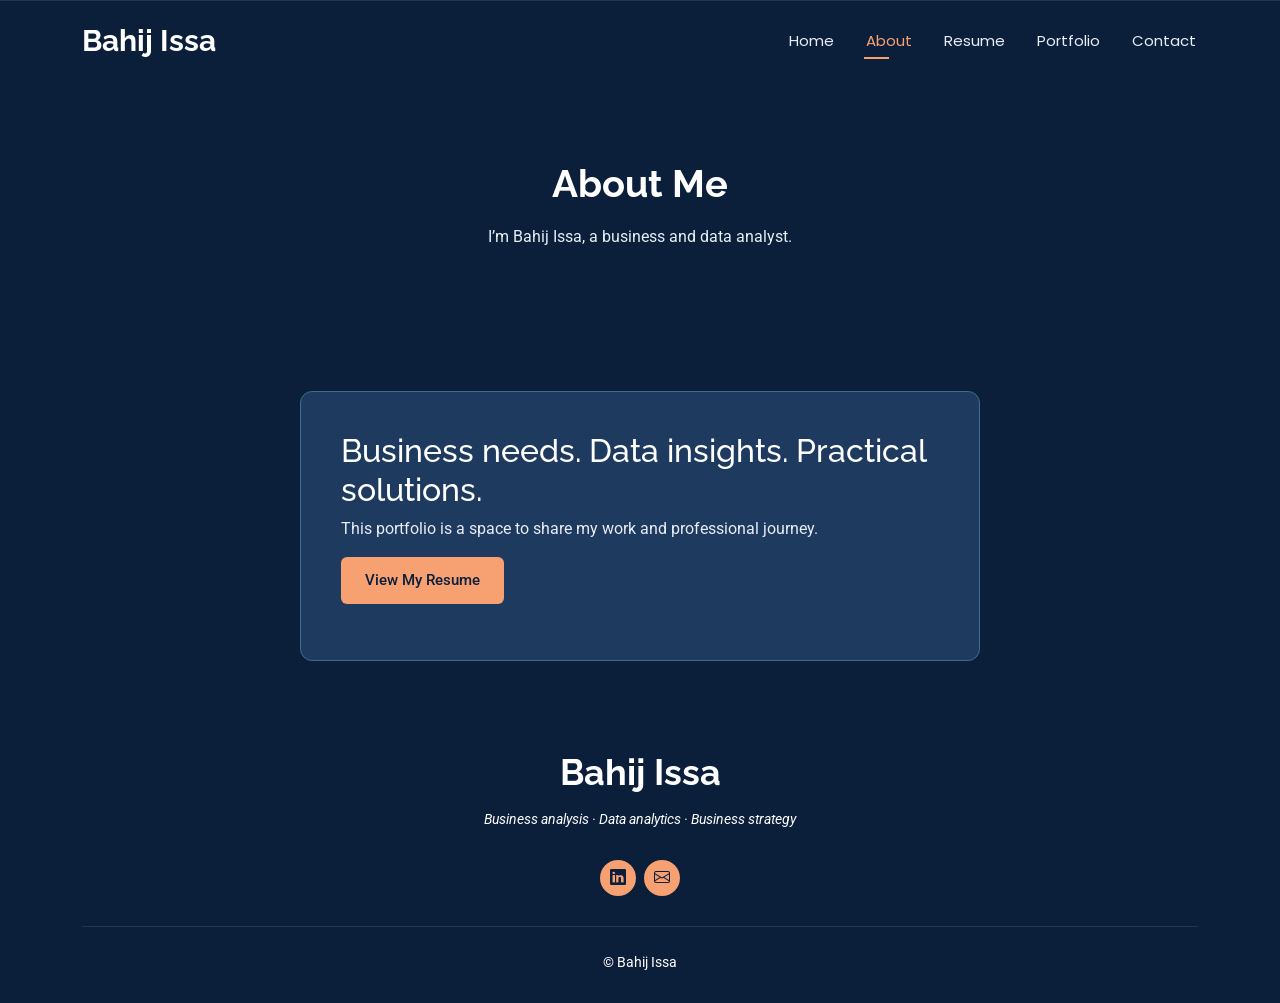
==== commit a151fd1f: "Enhancements" ====
--- a/about.html
+++ b/about.html
@@ -4,8 +4,8 @@
 <head>
   <meta charset="utf-8">
   <meta content="width=device-width, initial-scale=1.0" name="viewport">
-  <title>About - Personal Bootstrap Template</title>
-  <meta name="description" content="">
+  <title>About Me | Bahij Issa</title>
+  <meta name="description" content="About Me | Bahij Issa">
   <meta name="keywords" content="">
 
   <!-- Favicons -->
@@ -44,7 +44,7 @@
       <a href="index.html" class="logo d-flex align-items-center">
         <!-- Uncomment the line below if you also wish to use an image logo -->
         <!-- <img src="assets/img/logo.webp" alt=""> -->
-        <h1 class="sitename">Personal</h1>
+        <h1 class="sitename">Bahij Issa</h1>
       </a>
 
       <nav id="navmenu" class="navmenu">
@@ -52,25 +52,7 @@
           <li><a href="index.html">Home</a></li>
           <li><a href="about.html" class="active">About</a></li>
           <li><a href="resume.html">Resume</a></li>
-          <li><a href="services.html">Services</a></li>
           <li><a href="portfolio.html">Portfolio</a></li>
-          <li class="dropdown"><a href="#"><span>Dropdown</span> <i class="bi bi-chevron-down toggle-dropdown"></i></a>
-            <ul>
-              <li><a href="#">Dropdown 1</a></li>
-              <li class="dropdown"><a href="#"><span>Deep Dropdown</span> <i class="bi bi-chevron-down toggle-dropdown"></i></a>
-                <ul>
-                  <li><a href="#">Deep Dropdown 1</a></li>
-                  <li><a href="#">Deep Dropdown 2</a></li>
-                  <li><a href="#">Deep Dropdown 3</a></li>
-                  <li><a href="#">Deep Dropdown 4</a></li>
-                  <li><a href="#">Deep Dropdown 5</a></li>
-                </ul>
-              </li>
-              <li><a href="#">Dropdown 2</a></li>
-              <li><a href="#">Dropdown 3</a></li>
-              <li><a href="#">Dropdown 4</a></li>
-            </ul>
-          </li>
           <li><a href="contact.html">Contact</a></li>
         </ul>
         <button type="button" class="mobile-nav-toggle d-xl-none bi bi-list" aria-label="Open navigation" aria-controls="navmenu" aria-expanded="false"></button>
@@ -79,430 +61,16 @@
     </div>
   </header>
 
-  <main class="main">
+  <main class="main"><div class="page-title"><div class="heading"><div class="container text-center"><h1>About Me</h1><p class="cv-intro">I’m Bahij Issa, a business and data analyst.</p></div></div></div>
+<section class="resume section"><div class="container"><div class="cv-contact-panel"><h2>Business needs. Data insights. Practical solutions.</h2><p>This portfolio is a space to share my work and professional journey.</p><p><a class="hero-btn" href="resume.html">View My Resume</a></p></div></div></section></main>
 
-    <!-- Page Title -->
-    <div class="page-title" data-aos="fade">
-      <div class="heading">
-        <div class="container">
-          <div class="row d-flex justify-content-center text-center">
-            <div class="col-lg-8">
-              <h1>About</h1>
-              <p class="mb-0">Odio et unde deleniti. Deserunt numquam exercitationem. Officiis quo odio sint voluptas consequatur ut a odio voluptatem. Sit dolorum debitis veritatis natus dolores. Quasi ratione sint. Sit quaerat ipsum dolorem.</p>
-            </div>
-          </div>
-        </div>
-      </div>
-      <nav class="breadcrumbs">
-        <div class="container">
-          <ol>
-            <li><a href="index.html">Home</a></li>
-            <li class="current">About</li>
-          </ol>
-        </div>
-      </nav>
-    </div><!-- End Page Title -->
-
-    <!-- About Section -->
-    <section id="about" class="about section">
-
-      <div class="container" data-aos="fade-up" data-aos-delay="100">
-
-        <div class="row gy-4 justify-content-center">
-          <div class="col-lg-4">
-            <img src="assets/img/profile-img.jpg" class="img-fluid" alt="">
-          </div>
-          <div class="col-lg-8 content">
-            <h2>UI/UX Designer &amp; Web Developer.</h2>
-            <p class="fst-italic py-3">
-              Lorem ipsum dolor sit amet, consectetur adipiscing elit, sed do eiusmod tempor incididunt ut labore et dolore
-              magna aliqua.
-            </p>
-            <div class="row">
-              <div class="col-lg-6">
-                <ul>
-                  <li><i class="bi bi-chevron-right"></i> <strong>Birthday:</strong> <span>1 May 1995</span></li>
-                  <li><i class="bi bi-chevron-right"></i> <strong>Website:</strong> <span>www.example.com</span></li>
-                  <li><i class="bi bi-chevron-right"></i> <strong>Phone:</strong> <span>+123 456 7890</span></li>
-                  <li><i class="bi bi-chevron-right"></i> <strong>City:</strong> <span>New York, USA</span></li>
-                </ul>
-              </div>
-              <div class="col-lg-6">
-                <ul>
-                  <li><i class="bi bi-chevron-right"></i> <strong>Age:</strong> <span>30</span></li>
-                  <li><i class="bi bi-chevron-right"></i> <strong>Degree:</strong> <span>Master</span></li>
-                  <li><i class="bi bi-chevron-right"></i> <strong>Email:</strong> <span>email@example.com</span></li>
-                  <li><i class="bi bi-chevron-right"></i> <strong>Freelance:</strong> <span>Available</span></li>
-                </ul>
-              </div>
-            </div>
-            <p class="py-3">
-              Officiis eligendi itaque labore et dolorum mollitia officiis optio vero. Quisquam sunt adipisci omnis et ut. Nulla accusantium dolor incidunt officia tempore. Et eius omnis.
-              Cupiditate ut dicta maxime officiis quidem quia. Sed et consectetur qui quia repellendus itaque neque.
-            </p>
-          </div>
-        </div>
-
-      </div>
-
-    </section><!-- /About Section -->
-
-    <!-- Stats Section -->
-    <section id="stats" class="stats section">
-
-      <div class="container" data-aos="fade-up" data-aos-delay="100">
-
-        <div class="row gy-4">
-
-          <div class="col-lg-3 col-md-6 d-flex flex-column align-items-center">
-            <i class="bi bi-emoji-smile"></i>
-            <div class="stats-item">
-              <span data-purecounter-start="0" data-purecounter-end="232" data-purecounter-duration="1" class="purecounter"></span>
-              <p>Happy Clients</p>
-            </div>
-          </div><!-- End Stats Item -->
-
-          <div class="col-lg-3 col-md-6 d-flex flex-column align-items-center">
-            <i class="bi bi-journal-richtext"></i>
-            <div class="stats-item">
-              <span data-purecounter-start="0" data-purecounter-end="521" data-purecounter-duration="1" class="purecounter"></span>
-              <p>Projects</p>
-            </div>
-          </div><!-- End Stats Item -->
-
-          <div class="col-lg-3 col-md-6 d-flex flex-column align-items-center">
-            <i class="bi bi-headset"></i>
-            <div class="stats-item">
-              <span data-purecounter-start="0" data-purecounter-end="1463" data-purecounter-duration="1" class="purecounter"></span>
-              <p>Hours Of Support</p>
-            </div>
-          </div><!-- End Stats Item -->
-
-          <div class="col-lg-3 col-md-6 d-flex flex-column align-items-center">
-            <i class="bi bi-people"></i>
-            <div class="stats-item">
-              <span data-purecounter-start="0" data-purecounter-end="15" data-purecounter-duration="1" class="purecounter"></span>
-              <p>Hard Workers</p>
-            </div>
-          </div><!-- End Stats Item -->
-
-        </div>
-
-      </div>
-
-    </section><!-- /Stats Section -->
-
-    <!-- Skills Section -->
-    <section id="skills" class="skills section">
-
-      <!-- Section Title -->
-      <div class="container section-title" data-aos="fade-up">
-        <h2>Skills</h2>
-        <div><span>My</span> <span class="description-title">Skills</span></div>
-      </div><!-- End Section Title -->
-
-      <div class="container" data-aos="fade-up" data-aos-delay="100">
-
-        <div class="row skills-content skills-animation">
-
-          <div class="col-lg-6">
-
-            <div class="progress">
-              <span class="skill"><span>HTML</span> <i class="val">100%</i></span>
-              <div class="progress-bar-wrap">
-                <div class="progress-bar" role="progressbar" aria-valuenow="100" aria-valuemin="0" aria-valuemax="100"></div>
-              </div>
-            </div><!-- End Skills Item -->
-
-            <div class="progress">
-              <span class="skill"><span>CSS</span> <i class="val">90%</i></span>
-              <div class="progress-bar-wrap">
-                <div class="progress-bar" role="progressbar" aria-valuenow="90" aria-valuemin="0" aria-valuemax="100"></div>
-              </div>
-            </div><!-- End Skills Item -->
-
-            <div class="progress">
-              <span class="skill"><span>JavaScript</span> <i class="val">75%</i></span>
-              <div class="progress-bar-wrap">
-                <div class="progress-bar" role="progressbar" aria-valuenow="75" aria-valuemin="0" aria-valuemax="100"></div>
-              </div>
-            </div><!-- End Skills Item -->
-
-          </div>
-
-          <div class="col-lg-6">
-
-            <div class="progress">
-              <span class="skill"><span>PHP</span> <i class="val">80%</i></span>
-              <div class="progress-bar-wrap">
-                <div class="progress-bar" role="progressbar" aria-valuenow="80" aria-valuemin="0" aria-valuemax="100"></div>
-              </div>
-            </div><!-- End Skills Item -->
-
-            <div class="progress">
-              <span class="skill"><span>WordPress/CMS</span> <i class="val">90%</i></span>
-              <div class="progress-bar-wrap">
-                <div class="progress-bar" role="progressbar" aria-valuenow="90" aria-valuemin="0" aria-valuemax="100"></div>
-              </div>
-            </div><!-- End Skills Item -->
-
-            <div class="progress">
-              <span class="skill"><span>Photoshop</span> <i class="val">55%</i></span>
-              <div class="progress-bar-wrap">
-                <div class="progress-bar" role="progressbar" aria-valuenow="55" aria-valuemin="0" aria-valuemax="100"></div>
-              </div>
-            </div><!-- End Skills Item -->
-
-          </div>
-
-        </div>
-
-      </div>
-
-    </section><!-- /Skills Section -->
-
-    <!-- Interests Section -->
-    <section id="interests" class="interests section">
-
-      <!-- Section Title -->
-      <div class="container section-title" data-aos="fade-up">
-        <h2>Features</h2>
-        <div><span>I'm</span> <span class="description-title">interested in</span></div>
-      </div><!-- End Section Title -->
-
-      <div class="container">
-
-        <div class="row gy-4">
-
-          <div class="col-lg-3 col-md-4" data-aos="fade-up" data-aos-delay="100">
-            <div class="features-item">
-              <i class="bi bi-eye" style="color: #ffbb2c;"></i>
-              <h3><a href="" class="stretched-link">Lorem Ipsum</a></h3>
-            </div>
-          </div><!-- End Feature Item -->
-
-          <div class="col-lg-3 col-md-4" data-aos="fade-up" data-aos-delay="200">
-            <div class="features-item">
-              <i class="bi bi-infinity" style="color: #5578ff;"></i>
-              <h3><a href="" class="stretched-link">Dolor Sitema</a></h3>
-            </div>
-          </div><!-- End Feature Item -->
-
-          <div class="col-lg-3 col-md-4" data-aos="fade-up" data-aos-delay="300">
-            <div class="features-item">
-              <i class="bi bi-mortarboard" style="color: #e80368;"></i>
-              <h3><a href="" class="stretched-link">Sed perspiciatis</a></h3>
-            </div>
-          </div><!-- End Feature Item -->
-
-          <div class="col-lg-3 col-md-4" data-aos="fade-up" data-aos-delay="400">
-            <div class="features-item">
-              <i class="bi bi-nut" style="color: #e361ff;"></i>
-              <h3><a href="" class="stretched-link">Magni Dolores</a></h3>
-            </div>
-          </div><!-- End Feature Item -->
-
-          <div class="col-lg-3 col-md-4" data-aos="fade-up" data-aos-delay="500">
-            <div class="features-item">
-              <i class="bi bi-shuffle" style="color: #47aeff;"></i>
-              <h3><a href="" class="stretched-link">Nemo Enim</a></h3>
-            </div>
-          </div><!-- End Feature Item -->
-
-          <div class="col-lg-3 col-md-4" data-aos="fade-up" data-aos-delay="600">
-            <div class="features-item">
-              <i class="bi bi-star" style="color: #ffa76e;"></i>
-              <h3><a href="" class="stretched-link">Eiusmod Tempor</a></h3>
-            </div>
-          </div><!-- End Feature Item -->
-
-          <div class="col-lg-3 col-md-4" data-aos="fade-up" data-aos-delay="700">
-            <div class="features-item">
-              <i class="bi bi-x-diamond" style="color: #11dbcf;"></i>
-              <h3><a href="" class="stretched-link">Midela Teren</a></h3>
-            </div>
-          </div><!-- End Feature Item -->
-
-          <div class="col-lg-3 col-md-4" data-aos="fade-up" data-aos-delay="800">
-            <div class="features-item">
-              <i class="bi bi-camera-video" style="color: #4233ff;"></i>
-              <h3><a href="" class="stretched-link">Pira Neve</a></h3>
-            </div>
-          </div><!-- End Feature Item -->
-
-          <div class="col-lg-3 col-md-4" data-aos="fade-up" data-aos-delay="900">
-            <div class="features-item">
-              <i class="bi bi-command" style="color: #b2904f;"></i>
-              <h3><a href="" class="stretched-link">Dirada Pack</a></h3>
-            </div>
-          </div><!-- End Feature Item -->
-
-          <div class="col-lg-3 col-md-4" data-aos="fade-up" data-aos-delay="1000">
-            <div class="features-item">
-              <i class="bi bi-dribbble" style="color: #b20969;"></i>
-              <h3><a href="" class="stretched-link">Moton Ideal</a></h3>
-            </div>
-          </div><!-- End Feature Item -->
-
-          <div class="col-lg-3 col-md-4" data-aos="fade-up" data-aos-delay="1100">
-            <div class="features-item">
-              <i class="bi bi-activity" style="color: #ff5828;"></i>
-              <h3><a href="" class="stretched-link">Verdo Park</a></h3>
-            </div>
-          </div><!-- End Feature Item -->
-
-          <div class="col-lg-3 col-md-4" data-aos="fade-up" data-aos-delay="1200">
-            <div class="features-item">
-              <i class="bi bi-brightness-high" style="color: #29cc61;"></i>
-              <h3><a href="" class="stretched-link">Flavor Nivelanda</a></h3>
-            </div>
-          </div><!-- End Feature Item -->
-
-        </div>
-
-      </div>
-
-    </section><!-- /Interests Section -->
-
-    <!-- Testimonials Section -->
-    <section id="testimonials" class="testimonials section">
-
-      <!-- Section Title -->
-      <div class="container section-title" data-aos="fade-up">
-        <h2>Testimonials</h2>
-        <div><span>Check my</span> <span class="description-title">Testimonials</span></div>
-      </div><!-- End Section Title -->
-
-      <div class="container" data-aos="fade-up" data-aos-delay="100">
-
-        <div class="swiper init-swiper" data-speed="600" data-delay="5000">
-          <script type="application/json" class="swiper-config">
-            {
-              "loop": true,
-              "speed": 600,
-              "autoplay": {
-                "delay": 5000
-              },
-              "slidesPerView": "auto",
-              "pagination": {
-                "el": ".swiper-pagination",
-                "type": "bullets",
-                "clickable": true
-              },
-              "breakpoints": {
-                "320": {
-                  "slidesPerView": 1,
-                  "spaceBetween": 40
-                },
-                "1200": {
-                  "slidesPerView": 3,
-                  "spaceBetween": 20
-                }
-              }
-            }
-          </script>
-          <div class="swiper-wrapper">
-
-            <div class="swiper-slide">
-              <div class="testimonial-item" "="">
-            <p>
-              <i class=" bi bi-quote quote-icon-left"></i>
-                <span>Proin iaculis purus consequat sem cure digni ssim donec porttitora entum suscipit rhoncus. Accusantium quam, ultricies eget id, aliquam eget nibh et. Maecen aliquam, risus at semper.</span>
-                <i class="bi bi-quote quote-icon-right"></i>
-                </p>
-                <img src="assets/img/person/person-m-9.webp" class="testimonial-img" alt="">
-                <h3>Saul Goodman</h3>
-                <h4>Ceo &amp; Founder</h4>
-              </div>
-            </div><!-- End testimonial item -->
-
-            <div class="swiper-slide">
-              <div class="testimonial-item">
-                <p>
-                  <i class="bi bi-quote quote-icon-left"></i>
-                  <span>Export tempor illum tamen malis malis eram quae irure esse labore quem cillum quid malis quorum velit fore eram velit sunt aliqua noster fugiat irure amet legam anim culpa.</span>
-                  <i class="bi bi-quote quote-icon-right"></i>
-                </p>
-                <img src="assets/img/person/person-f-5.webp" class="testimonial-img" alt="">
-                <h3>Sara Wilsson</h3>
-                <h4>Designer</h4>
-              </div>
-            </div><!-- End testimonial item -->
-
-            <div class="swiper-slide">
-              <div class="testimonial-item">
-                <p>
-                  <i class="bi bi-quote quote-icon-left"></i>
-                  <span>Enim nisi quem export duis labore cillum quae magna enim sint quorum nulla quem veniam duis minim tempor labore quem eram duis noster aute amet eram fore quis sint minim.</span>
-                  <i class="bi bi-quote quote-icon-right"></i>
-                </p>
-                <img src="assets/img/person/person-f-12.webp" class="testimonial-img" alt="">
-                <h3>Jena Karlis</h3>
-                <h4>Store Owner</h4>
-              </div>
-            </div><!-- End testimonial item -->
-
-            <div class="swiper-slide">
-              <div class="testimonial-item">
-                <p>
-                  <i class="bi bi-quote quote-icon-left"></i>
-                  <span>Fugiat enim eram quae cillum dolore dolor amet nulla culpa multos export minim fugiat dolor enim duis veniam ipsum anim magna sunt elit fore quem dolore labore illum veniam.</span>
-                  <i class="bi bi-quote quote-icon-right"></i>
-                </p>
-                <img src="assets/img/person/person-m-12.webp" class="testimonial-img" alt="">
-                <h3>Matt Brandon</h3>
-                <h4>Freelancer</h4>
-              </div>
-            </div><!-- End testimonial item -->
-
-            <div class="swiper-slide">
-              <div class="testimonial-item">
-                <p>
-                  <i class="bi bi-quote quote-icon-left"></i>
-                  <span>Quis quorum aliqua sint quem legam fore sunt eram irure aliqua veniam tempor noster veniam sunt culpa nulla illum cillum fugiat legam esse veniam culpa fore nisi cillum quid.</span>
-                  <i class="bi bi-quote quote-icon-right"></i>
-                </p>
-                <img src="assets/img/person/person-m-13.webp" class="testimonial-img" alt="">
-                <h3>John Larson</h3>
-                <h4>Entrepreneur</h4>
-              </div>
-            </div><!-- End testimonial item -->
-
-          </div>
-          <div class="swiper-pagination"></div>
-        </div>
-
-      </div>
-
-    </section><!-- /Testimonials Section -->
-
-  </main>
-
-  <footer id="footer" class="footer dark-background">
-    <div class="container">
-      <h3 class="sitename">Personal</h3>
-      <p>Et aut eum quis fuga eos sunt ipsa nihil. Labore corporis magni eligendi fuga maxime saepe commodi placeat.</p>
-      <div class="social-links d-flex justify-content-center">
-        <a href=""><i class="bi bi-twitter-x"></i></a>
-        <a href=""><i class="bi bi-facebook"></i></a>
-        <a href=""><i class="bi bi-instagram"></i></a>
-        <a href=""><i class="bi bi-skype"></i></a>
-        <a href=""><i class="bi bi-linkedin"></i></a>
-      </div>
-      <div class="container">
-        <div class="copyright">
-          <span>Copyright</span> <strong class="px-1 sitename">Personal</strong> <span>All Rights Reserved</span>
-        </div>
-        <div class="credits">
-          <!-- All the links in the footer should remain intact. -->
-          <!-- You can delete the links only if you've purchased the pro version. -->
-          <!-- Licensing information: https://bootstrapmade.com/license/ -->
-          <!-- Purchase the pro version with working PHP/AJAX contact form: [buy-url] -->
-          Designed by <a href="https://bootstrapmade.com/">BootstrapMade</a> | <a href="https://bootstrapmade.com/tools/">DevTools</a>
-        </div>
-      </div>
-    </div>
-  </footer>
+  <footer id="footer" class="footer dark-background"><div class="container">
+<h3 class="sitename">Bahij Issa</h3><p>Business analysis · Data analytics · Business strategy</p>
+<div class="social-links d-flex justify-content-center">
+<a href="https://www.linkedin.com/in/bahij-issa/" aria-label="LinkedIn" target="_blank" rel="noopener noreferrer"><i class="bi bi-linkedin"></i></a>
+<a href="mailto:bahijissa8@gmail.com" aria-label="Email Bahij Issa"><i class="bi bi-envelope"></i></a></div>
+<div class="copyright">© Bahij Issa</div>
+</div></footer>
 
   <!-- Scroll Top -->
   <a href="#" id="scroll-top" class="scroll-top d-flex align-items-center justify-content-center"><i class="bi bi-arrow-up-short"></i></a>
--- a/assets/css/main.css
+++ b/assets/css/main.css
@@ -19,37 +19,39 @@
 
 /* Global Colors - The following color variables are used throughout the website. Updating them here will change the color scheme of the entire website */
 :root { 
-  --background-color: #000000; /* Background color for the entire website, including individual sections */
-  --default-color: #fafafa; /* Default color used for the majority of the text content across the entire website */
+  --background-color: #0B1F3B; /* Background color for the entire website, including individual sections */
+  --default-color: #E8EEF6; /* Default color used for the majority of the text content across the entire website */
   --heading-color: #ffffff; /* Color for headings, subheadings and title throughout the website */
-  --accent-color: #18d26e; /* Accent color that represents your brand on the website. It's used for buttons, links, and other elements that need to stand out */
-  --surface-color: #1a1a1a; /* The surface color is used as a background of boxed elements within sections, such as cards, icon boxes, or other elements that require a visual separation from the global background. */
-  --contrast-color: #000000; /* Contrast color for text, ensuring readability against backgrounds of accent, heading, or default colors. */
+  --accent-color: #F7A072; /* Accent color that represents your brand on the website. It's used for buttons, links, and other elements that need to stand out */
+  --surface-color: #1E3A5F; /* The surface color is used as a background of boxed elements within sections, such as cards, icon boxes, or other elements that require a visual separation from the global background. */
+  --contrast-color: #0B1F3B; /* Contrast color for text, ensuring readability against backgrounds of accent, heading, or default colors. */
 }
 
 /* Nav Menu Colors - The following color variables are used specifically for the navigation menu. They are separate from the global colors to allow for more customization options */
 :root {
-  --nav-color: #fafafa;  /* The default color of the main navmenu links */
-  --nav-hover-color: #18d26e; /* Applied to main navmenu links when they are hovered over or active */
-  --nav-mobile-background-color: #1a1a1a; /* Used as the background color for mobile navigation menu */
-  --nav-dropdown-background-color: #1a1a1a; /* Used as the background color for dropdown items that appear when hovering over primary navigation items */
-  --nav-dropdown-color: #fafafa; /* Used for navigation links of the dropdown items in the navigation menu. */
-  --nav-dropdown-hover-color: #18d26e; /* Similar to --nav-hover-color, this color is applied to dropdown navigation links when they are hovered over. */
+  --nav-color: #E8EEF6;  /* The default color of the main navmenu links */
+  --nav-hover-color: #F7A072; /* Applied to main navmenu links when they are hovered over or active */
+  --nav-mobile-background-color: #1E3A5F; /* Used as the background color for mobile navigation menu */
+  --nav-dropdown-background-color: #1E3A5F; /* Used as the background color for dropdown items that appear when hovering over primary navigation items */
+  --nav-dropdown-color: #E8EEF6; /* Used for navigation links of the dropdown items in the navigation menu. */
+  --nav-dropdown-hover-color: #F7A072; /* Similar to --nav-hover-color, this color is applied to dropdown navigation links when they are hovered over. */
 }
 
 /* Color Presets - These classes override global colors when applied to any section or element, providing reuse of the sam color scheme. */
 
 .light-background {
-  --background-color: #1a1a1a;
-  --surface-color: #343434;
+  --background-color: #FCEEDB;
+  --surface-color: #E8EEF6;
+  --default-color: #0B1F3B;
+  --heading-color: #0B1F3B;
 }
 
 .dark-background {
-  --background-color: rgba(15, 15, 15, 0.975);
+  --background-color: #0B1F3B;
   --default-color: #ffffff;
   --heading-color: #ffffff;
-  --surface-color: #292929f9;
-  --contrast-color: #000000;
+  --surface-color: #1E3A5F;
+  --contrast-color: #0B1F3B;
 }
 
 /* Smooth scroll */
@@ -174,7 +176,7 @@
 /* Global Header on Scroll
 ------------------------------*/
 .scrolled .header {
-  --background-color: rgba(0, 0, 0, 0.8);
+  --background-color: rgba(11, 31, 59, 0.95);
 }
 
 /*--------------------------------------------------------------
@@ -1477,3 +1479,182 @@
 .contact .php-email-form button[type=submit]:hover {
   background: color-mix(in srgb, var(--accent-color), transparent 20%);
 }
+
+
+/* Portfolio home: midnight blue with sunset orange calls to action. */
+.index-page .hero {
+  min-height: 100svh;
+  padding: 120px 0 60px;
+}
+
+.index-page .hero::before {
+  background: linear-gradient(180deg, rgba(11, 31, 59, 0.45), rgba(11, 31, 59, 0.88));
+}
+
+.index-page .hero-background {
+  position: absolute;
+  inset: 0;
+  overflow: hidden;
+  z-index: 1;
+}
+
+/* The scenic portion ends at pixel 740 of the 941px original.
+   Scale to that portion and clip the palette below it. */
+.index-page .hero-background img {
+  height: 127.17%;
+  object-fit: cover;
+  object-position: center top;
+}
+
+.index-page .hero::before {
+  content: "";
+  position: absolute;
+  inset: 0;
+  z-index: 2;
+  pointer-events: none;
+}
+
+.index-page .hero-content {
+  max-width: 1000px;
+  text-align: center;
+}
+
+/* Keep the longest role on one line, including on small screens. */
+.index-page .hero p.hero-role {
+  font-size: clamp(12px, 3.2vw, 26px);
+  line-height: 1.6;
+  min-height: 1.6em;
+  white-space: nowrap;
+}
+
+.index-page .hero .hero-role span {
+  letter-spacing: 0;
+}
+
+/* CV content uses the existing resume timeline and theme. */
+.resume .resume-item h4 {
+  line-height: 1.45;
+  text-transform: none;
+}
+
+.resume .resume-item h3 {
+  font-size: 19px;
+}
+
+.cv-intro {
+  max-width: 780px;
+  margin: 16px auto 0;
+  line-height: 1.8;
+}
+
+.cv-contact {
+  padding-left: 20px;
+  line-height: 2;
+  overflow-wrap: anywhere;
+}
+
+.cv-download {
+  display: flex;
+  align-items: center;
+  flex-wrap: wrap;
+  gap: 20px;
+  margin-bottom: 40px;
+}
+
+.resume-page .page-title .heading {
+  padding: 105px 0 20px;
+}
+
+.resume-page .resume-download {
+  justify-content: center;
+  margin: 18px 0 0;
+}
+
+.resume-page .resume.section {
+  padding-top: 12px;
+}
+
+.resume-content {
+  max-width: 960px;
+}
+
+.cv-contact-panel {
+  max-width: 680px;
+  margin: auto;
+  padding: clamp(20px, 4vw, 40px);
+  background: var(--surface-color);
+  border-radius: 12px;
+}
+
+.index-page .hero .hero-tagline {
+  margin-top: 20px;
+  font-size: clamp(16px, 2.2vw, 21px);
+  color: #E8EEF6;
+}
+
+.hero-actions {
+  display: flex;
+  flex-wrap: wrap;
+  justify-content: center;
+  gap: 12px;
+  margin-top: 28px;
+}
+
+.hero-btn {
+  display: inline-flex;
+  align-items: center;
+  justify-content: center;
+  min-height: 46px;
+  padding: 12px 24px;
+  border-radius: 6px;
+  background: var(--accent-color);
+  color: var(--contrast-color);
+  font-size: 15px;
+  font-weight: 500;
+  transition: background-color 0.2s;
+}
+
+.hero-btn:hover {
+  background: #FCEEDB;
+  color: #0B1F3B;
+}
+
+.hero-btn:focus-visible,
+.social-links a:focus-visible,
+.mobile-nav-toggle:focus-visible {
+  outline: 3px solid var(--accent-color);
+  outline-offset: 5px;
+}
+
+.index-page .hero .social-links {
+  display: flex;
+  justify-content: center;
+  gap: 16px;
+  margin-top: 28px;
+}
+
+.index-page .hero .social-links a {
+  margin: 0;
+}
+
+@media (max-width: 575px) {
+  .index-page .hero h2 { font-size: 42px; }
+  .index-page .hero p { font-size: 19px; }
+  .index-page .hero .hero-tagline { font-size: 16px; }
+  .hero-actions { gap: 10px; }
+  .hero-btn { padding: 12px 18px; }
+}
+
+/* Supporting tones from the portfolio palette. */
+:root {
+  --steel-blue: #3F6C8E;
+  --soft-cream: #FCEEDB;
+}
+
+.cv-contact-panel {
+  border: 1px solid var(--steel-blue);
+}
+
+.index-page .hero .social-links a:hover {
+  color: var(--contrast-color);
+}
